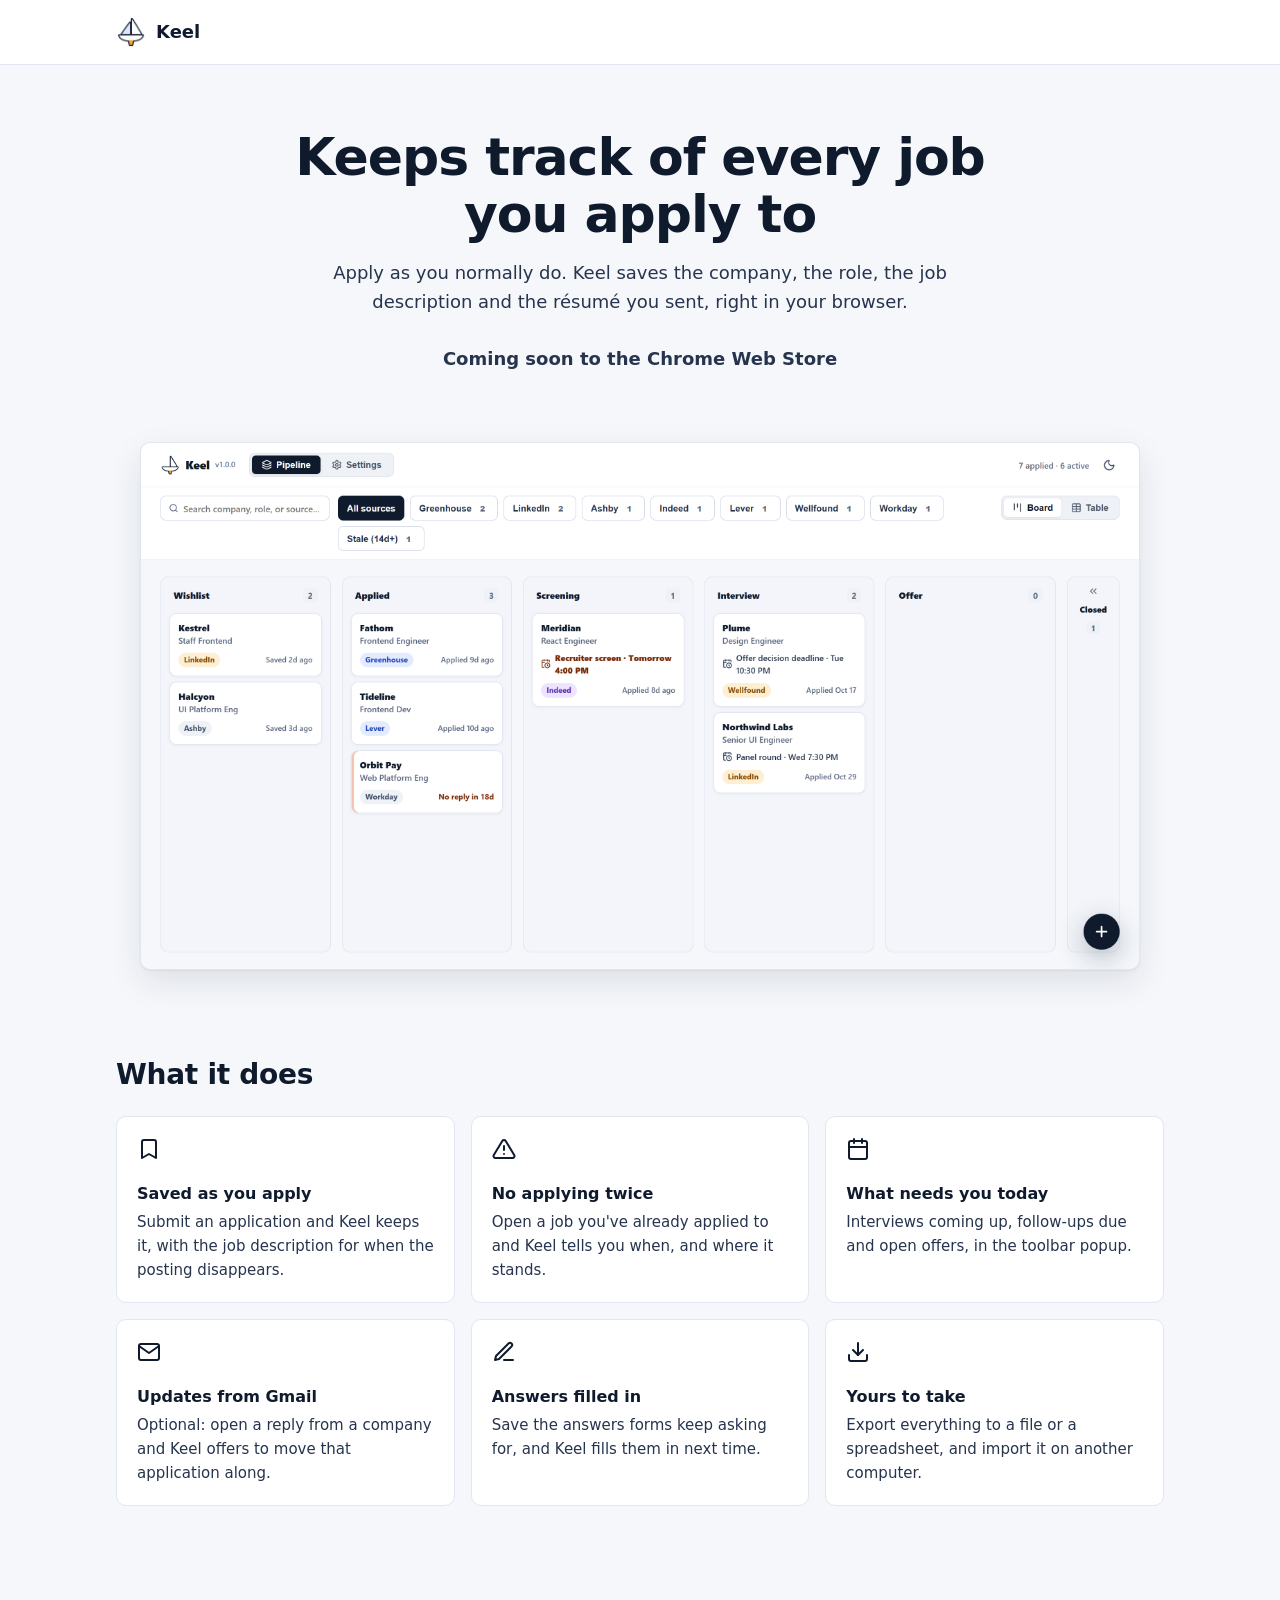
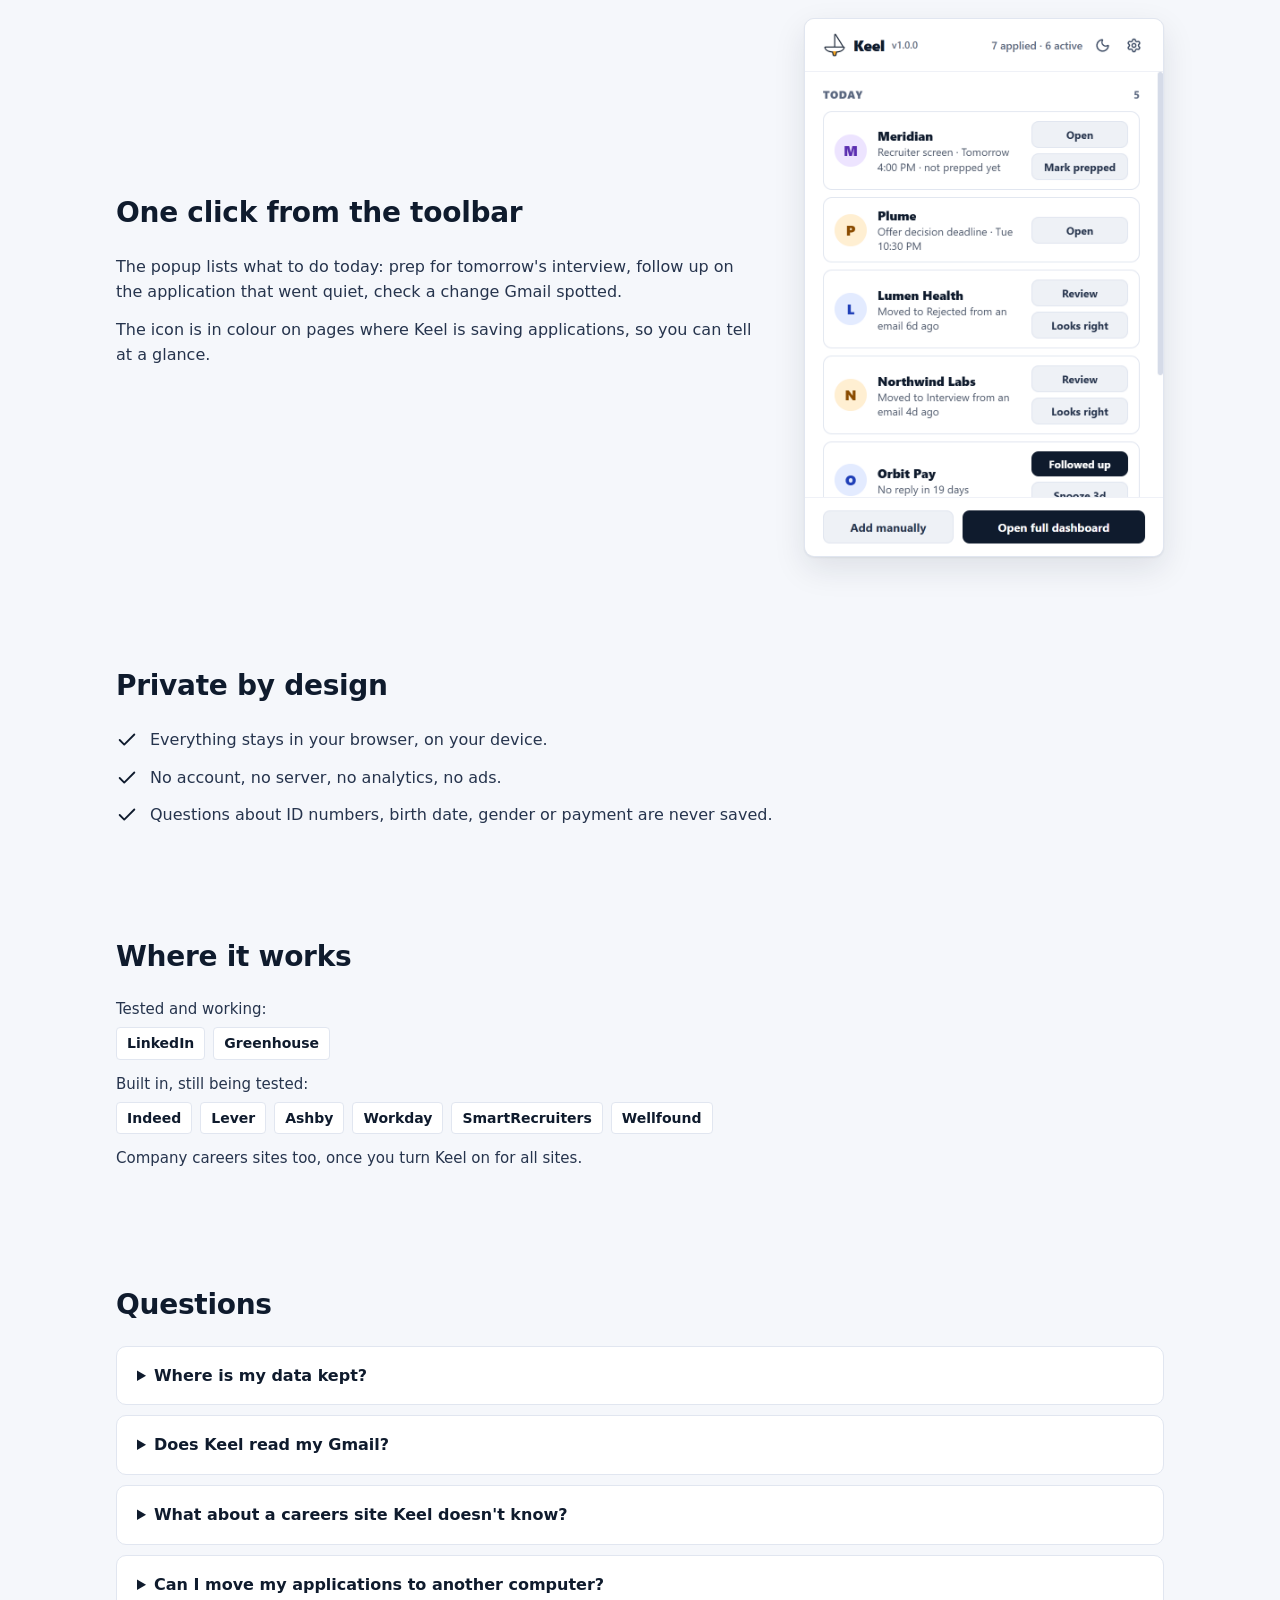
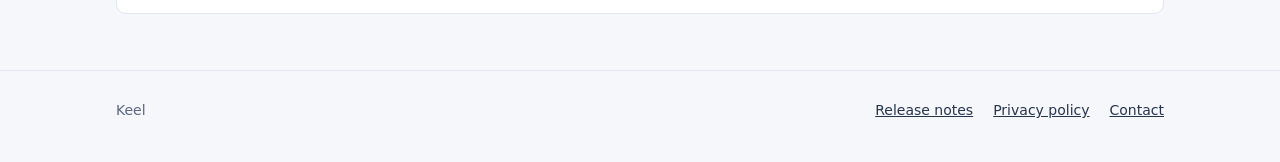
==== index.html @ 3608b841 "feat(seo): search title, canonical, sitemap Homepage title and description lead with "job applicatio" ====
<!DOCTYPE html>
<html lang="en">
<head>
<meta charset="UTF-8">
<meta name="viewport" content="width=device-width, initial-scale=1.0">
<title>Keel - Job Application Tracker for Chrome</title>
<meta name="description" content="Keel is a free job application tracker for Chrome. It saves every job you apply to on LinkedIn, Indeed, Greenhouse, Workday and more, with the job description and résumé you sent. Stays on your device.">
<link rel="canonical" href="https://keel-site.yankit-dev.workers.dev/">
<meta property="og:title" content="Keel - Job Application Tracker">
<meta property="og:url" content="https://keel-site.yankit-dev.workers.dev/">
<meta property="og:image" content="https://keel-site.yankit-dev.workers.dev/assets/board-light.png">
<meta property="og:description" content="Apply as usual. Keel saves the company, the role, the job description and the résumé you sent, on your device.">
<meta property="og:type" content="website">
<link rel="icon" type="image/png" href="favicon.png">
<link rel="apple-touch-icon" href="logo.png">
<link rel="stylesheet" href="styles.css?v=3">
<script src="site.js?v=1" defer></script>
</head>
<body>
<header class="site-header">
  <div class="wrap">
    <a class="brand" href="./"><img src="logo.png" alt="" width="30" height="30">Keel</a>
    <span class="header-cta" data-store-slot="header"></span>
  </div>
</header>

<main>
  <div class="hero wrap">
    <h1>Keeps track of every job you apply to</h1>
    <p>Apply as you normally do. Keel saves the company, the role, the job description and the résumé you sent, right in your browser.</p>
    <div class="cta" data-store-slot="hero"></div>
    <!-- whats-new:start --><!-- whats-new:end -->
    <picture>
      <source srcset="assets/board-dark.png" media="(prefers-color-scheme: dark)">
      <img class="shot" src="assets/board-light.png" width="1440" height="760" alt="Keel's dashboard: applications in columns from Wishlist to Offer, with upcoming interviews and follow-ups">
    </picture>
  </div>

  <section>
    <div class="wrap">
      <h2>What it does</h2>
      <div class="features">
        <div class="feature">
          <svg viewBox="0 0 24 24" fill="none" stroke-width="2" stroke-linecap="round" stroke-linejoin="round" aria-hidden="true"><path d="M19 21l-7-4-7 4V5a2 2 0 0 1 2-2h10a2 2 0 0 1 2 2z"/></svg>
          <h3>Saved as you apply</h3>
          <p>Submit an application and Keel keeps it, with the job description for when the posting disappears.</p>
        </div>
        <div class="feature">
          <svg viewBox="0 0 24 24" fill="none" stroke-width="2" stroke-linecap="round" stroke-linejoin="round" aria-hidden="true"><path d="M12 9v4"/><path d="M12 17h.01"/><path d="M10.3 3.9L1.8 18a2 2 0 0 0 1.7 3h17a2 2 0 0 0 1.7-3L13.7 3.9a2 2 0 0 0-3.4 0z"/></svg>
          <h3>No applying twice</h3>
          <p>Open a job you've already applied to and Keel tells you when, and where it stands.</p>
        </div>
        <div class="feature">
          <svg viewBox="0 0 24 24" fill="none" stroke-width="2" stroke-linecap="round" stroke-linejoin="round" aria-hidden="true"><rect x="3" y="4" width="18" height="18" rx="2"/><path d="M16 2v4"/><path d="M8 2v4"/><path d="M3 10h18"/></svg>
          <h3>What needs you today</h3>
          <p>Interviews coming up, follow-ups due and open offers, in the toolbar popup.</p>
        </div>
        <div class="feature">
          <svg viewBox="0 0 24 24" fill="none" stroke-width="2" stroke-linecap="round" stroke-linejoin="round" aria-hidden="true"><rect x="2" y="4" width="20" height="16" rx="2"/><path d="M22 6l-10 7L2 6"/></svg>
          <h3>Updates from Gmail</h3>
          <p>Optional: open a reply from a company and Keel offers to move that application along.</p>
        </div>
        <div class="feature">
          <svg viewBox="0 0 24 24" fill="none" stroke-width="2" stroke-linecap="round" stroke-linejoin="round" aria-hidden="true"><path d="M12 20h9"/><path d="M16.5 3.5a2.1 2.1 0 0 1 3 3L7 19l-4 1 1-4z"/></svg>
          <h3>Answers filled in</h3>
          <p>Save the answers forms keep asking for, and Keel fills them in next time.</p>
        </div>
        <div class="feature">
          <svg viewBox="0 0 24 24" fill="none" stroke-width="2" stroke-linecap="round" stroke-linejoin="round" aria-hidden="true"><path d="M21 15v4a2 2 0 0 1-2 2H5a2 2 0 0 1-2-2v-4"/><path d="M7 10l5 5 5-5"/><path d="M12 15V3"/></svg>
          <h3>Yours to take</h3>
          <p>Export everything to a file or a spreadsheet, and import it on another computer.</p>
        </div>
      </div>
    </div>
  </section>

  <section>
    <div class="wrap split">
      <div>
        <h2>One click from the toolbar</h2>
        <p>The popup lists what to do today: prep for tomorrow's interview, follow up on the application that went quiet, check a change Gmail spotted.</p>
        <p>The icon is in colour on pages where Keel is saving applications, so you can tell at a glance.</p>
      </div>
      <picture>
        <source srcset="assets/popup-dark.png" media="(prefers-color-scheme: dark)">
        <img class="popup-shot" src="assets/popup-light.png" width="400" height="600" alt="Keel's popup listing today's interviews and follow-ups">
      </picture>
    </div>
  </section>

  <section>
    <div class="wrap">
      <h2>Private by design</h2>
      <ul class="checks">
        <li><svg viewBox="0 0 24 24" fill="none" stroke-width="2" stroke-linecap="round" stroke-linejoin="round" aria-hidden="true"><path d="M20 6L9 17l-5-5"/></svg>Everything stays in your browser, on your device.</li>
        <li><svg viewBox="0 0 24 24" fill="none" stroke-width="2" stroke-linecap="round" stroke-linejoin="round" aria-hidden="true"><path d="M20 6L9 17l-5-5"/></svg>No account, no server, no analytics, no ads.</li>
        <li><svg viewBox="0 0 24 24" fill="none" stroke-width="2" stroke-linecap="round" stroke-linejoin="round" aria-hidden="true"><path d="M20 6L9 17l-5-5"/></svg>Questions about ID numbers, birth date, gender or payment are never saved.</li>
      </ul>
    </div>
  </section>

  <section>
    <div class="wrap">
      <h2>Where it works</h2>
      <p class="sites-note">Tested and working:</p>
      <ul class="sites"><li>LinkedIn</li><li>Greenhouse</li></ul>
      <p class="sites-note">Built in, still being tested:</p>
      <ul class="sites"><li>Indeed</li><li>Lever</li><li>Ashby</li><li>Workday</li><li>SmartRecruiters</li><li>Wellfound</li></ul>
      <p class="sites-note">Company careers sites too, once you turn Keel on for all sites.</p>
    </div>
  </section>

  <section>
    <div class="wrap">
      <h2>Questions</h2>
      <details>
        <summary>Where is my data kept?</summary>
        <p>In your browser's own storage, on your computer. Nothing is sent anywhere. Removing Keel deletes it, so export a copy first if you want to keep it.</p>
      </details>
      <details>
        <summary>Does Keel read my Gmail?</summary>
        <p>Only if you turn it on, and only the email you have open. It doesn't sign in or look through your inbox, and it changes nothing until you click.</p>
      </details>
      <details>
        <summary>What about a careers site Keel doesn't know?</summary>
        <p>Turn Keel on for all sites and it checks each page for a job posting or application form. You can also add any job from the popup.</p>
      </details>
      <details>
        <summary>Can I move my applications to another computer?</summary>
        <p>Yes. Export a Keel file from Settings, then import it on the other computer. Importing only adds what's missing.</p>
      </details>
    </div>
  </section>
</main>

<footer class="site-footer">
  <div class="wrap">
    <span>Keel</span>
    <nav><a href="changelog/">Release notes</a><a href="privacy/">Privacy policy</a><a href="https://github.com/ankitsmt211" rel="noopener">Contact</a></nav>
  </div>
</footer>
</body>
</html>
---- styles.css ----
/* Keel site. Colours are the extension's own tokens (src/styles/tokens.css in the keel repo). */
[hidden] { display: none !important; }

:root {
  --bg: #F5F7FB;
  --surface: #FFFFFF;
  --surface-alt: #EEF1F6;
  --text: #0F1B2D;
  --text-2: #26344D;
  --muted: #5B6880;
  --border: #E1E6F0;
  --primary: #0F1B2D;
  --on-primary: #FFFFFF;
  --accent: #F5A524;
  --shadow: 0 1px 2px rgba(15, 27, 45, .06), 0 12px 32px rgba(15, 27, 45, .10);
  --radius-xs: 4px;
  --radius-sm: 6px;
  --radius-md: 8px;
  --radius-lg: 10px;
  color-scheme: light;
}
@media (prefers-color-scheme: dark) {
  :root {
    --bg: #0D1424;
    --surface: #131C2F;
    --surface-alt: #1A2540;
    --text: #F1F4FA;
    --text-2: #C9D2E3;
    --muted: #93A0B8;
    --border: #24304A;
    --primary: #DCE6FF;
    --on-primary: #0F1B2D;
    --shadow: 0 1px 2px rgba(0, 0, 0, .3), 0 12px 32px rgba(0, 0, 0, .35);
    color-scheme: dark;
  }
}

* { box-sizing: border-box; }
html { -webkit-text-size-adjust: 100%; }
body {
  margin: 0;
  background: var(--bg);
  color: var(--text);
  font: 16px/1.6 system-ui, -apple-system, "Segoe UI", Roboto, sans-serif;
}
img { max-width: 100%; height: auto; display: block; }
a { color: inherit; }
.wrap { max-width: 1080px; margin: 0 auto; padding: 0 16px; }

/* Header */
.site-header { border-bottom: 1px solid var(--border); background: var(--surface); }
.site-header .wrap { display: flex; align-items: center; justify-content: space-between; gap: 16px; height: 64px; }
.brand { display: inline-flex; align-items: center; gap: 10px; font-weight: 800; font-size: 18px; text-decoration: none; }
.brand img { width: 30px; height: 30px; }

/* Buttons and labels */
.btn {
  display: inline-flex; align-items: center; justify-content: center; gap: 8px;
  min-height: 44px; padding: 0 18px; border-radius: var(--radius-md);
  font: inherit; font-weight: 700; font-size: 15px; text-decoration: none; cursor: pointer;
  border: 1px solid transparent;
}
.btn-primary { background: var(--primary); color: var(--on-primary); }
.btn-secondary { background: var(--surface-alt); color: var(--text); border-color: var(--border); }
.btn-sm { min-height: 36px; padding: 0 14px; font-size: 14px; }
.soon { color: var(--muted); font-size: 14px; font-weight: 600; }

/* Hero */
.hero { padding: 64px 0 32px; text-align: center; }
.hero h1 { font-size: clamp(32px, 6vw, 52px); line-height: 1.1; letter-spacing: -0.02em; margin: 0 auto 16px; max-width: 760px; }
.hero p { font-size: 18px; color: var(--text-2); max-width: 620px; margin: 0 auto 28px; }
.cta { display: flex; flex-direction: column; align-items: center; gap: 10px; }
.cta .phone-note { color: var(--text-2); font-size: 15px; margin: 0; }
.cta .copied { color: var(--muted); font-size: 14px; margin: 0; overflow-wrap: anywhere; }

.shot { margin: 40px auto 0; border-radius: var(--radius-lg); border: 1px solid var(--border); box-shadow: var(--shadow); overflow: hidden; width: 100%; max-width: 1000px; background: var(--surface); }

/* Sections */
section { padding: 56px 0; }
section h2 { font-size: 28px; line-height: 1.2; margin: 0 0 24px; letter-spacing: -0.01em; }

.features { display: grid; grid-template-columns: repeat(3, 1fr); gap: 16px; }
@media (max-width: 900px) { .features { grid-template-columns: repeat(2, 1fr); } }
@media (max-width: 560px) { .features { grid-template-columns: 1fr; } }
.feature { background: var(--surface); border: 1px solid var(--border); border-radius: var(--radius-lg); padding: 20px; }
.feature svg { width: 24px; height: 24px; stroke: var(--text); }
.feature h3 { font-size: 16px; margin: 12px 0 4px; }
.feature p { margin: 0; color: var(--text-2); font-size: 15px; }

.split { display: grid; grid-template-columns: 1fr 360px; gap: 40px; align-items: center; }
.split .popup-shot { border-radius: var(--radius-lg); border: 1px solid var(--border); box-shadow: var(--shadow); overflow: hidden; background: var(--surface); }
.split p { color: var(--text-2); margin: 0 0 12px; }

.checks { list-style: none; padding: 0; margin: 0; display: grid; gap: 12px; }
.checks li { display: flex; gap: 12px; align-items: flex-start; color: var(--text-2); }
.checks svg { flex-shrink: 0; width: 22px; height: 22px; stroke: var(--text); margin-top: 2px; }

.sites { display: flex; flex-wrap: wrap; gap: 8px; margin: 0 0 12px; padding: 0; list-style: none; }
.sites li { background: var(--surface); border: 1px solid var(--border); border-radius: var(--radius-xs); padding: 4px 10px; font-size: 14px; font-weight: 600; }
.sites-note { color: var(--text-2); margin: 0 0 6px; font-size: 15px; }

details { background: var(--surface); border: 1px solid var(--border); border-radius: var(--radius-lg); padding: 16px 20px; }
details + details { margin-top: 10px; }
summary { cursor: pointer; font-weight: 700; }
details p { color: var(--text-2); margin: 10px 0 0; }

/* Footer */
.site-footer { border-top: 1px solid var(--border); padding: 28px 0 40px; color: var(--muted); font-size: 14px; }
.site-footer .wrap { display: flex; flex-wrap: wrap; gap: 8px 20px; align-items: center; justify-content: space-between; }
.site-footer nav { display: flex; flex-wrap: wrap; gap: 8px 20px; }
.site-footer a { color: var(--text-2); }

/* Simple pages (404) */
.page { padding: 80px 0; text-align: center; }
.page h1 { font-size: 36px; margin: 0 0 12px; }
.page p { color: var(--text-2); margin: 0 0 24px; }

@media (max-width: 820px) {
  .split { grid-template-columns: 1fr; }
  .split .popup-shot { max-width: 360px; }
}
@media (max-width: 640px) {
  .header-cta { display: none; }
  .hero { padding-top: 40px; }
  section { padding: 40px 0; }
}

/* Release notes (changelog/ is generated from store/release-notes.md in the keel repo) */
.tag { display: inline-block; vertical-align: middle; padding: 2px 8px; border-radius: var(--radius-xs); background: var(--surface-alt); border: 1px solid var(--border); color: var(--text-2); font-size: 12px; font-weight: 700; }
.tag-pending { color: var(--muted); }
.whats-new { margin: 20px auto 0; font-size: 14px; color: var(--text-2); }
.whats-new a { font-weight: 700; margin-left: 4px; }
.releases { padding-top: 48px; padding-bottom: 48px; max-width: 760px; }
.releases h1 { font-size: 36px; margin: 0 0 24px; }
.release { background: var(--surface); border: 1px solid var(--border); border-radius: var(--radius-lg); padding: 24px; }
.release + .release { margin-top: 16px; }
.release h2 { font-size: 20px; margin: 0; display: flex; flex-wrap: wrap; align-items: center; gap: 10px; }
.release-meta { color: var(--muted); font-size: 14px; margin: 4px 0 12px; }
.release-headline { font-weight: 700; margin: 0 0 8px; }
.release ul { margin: 0; padding-left: 20px; color: var(--text-2); }
.release li + li { margin-top: 4px; }
.empty { color: var(--text-2); }
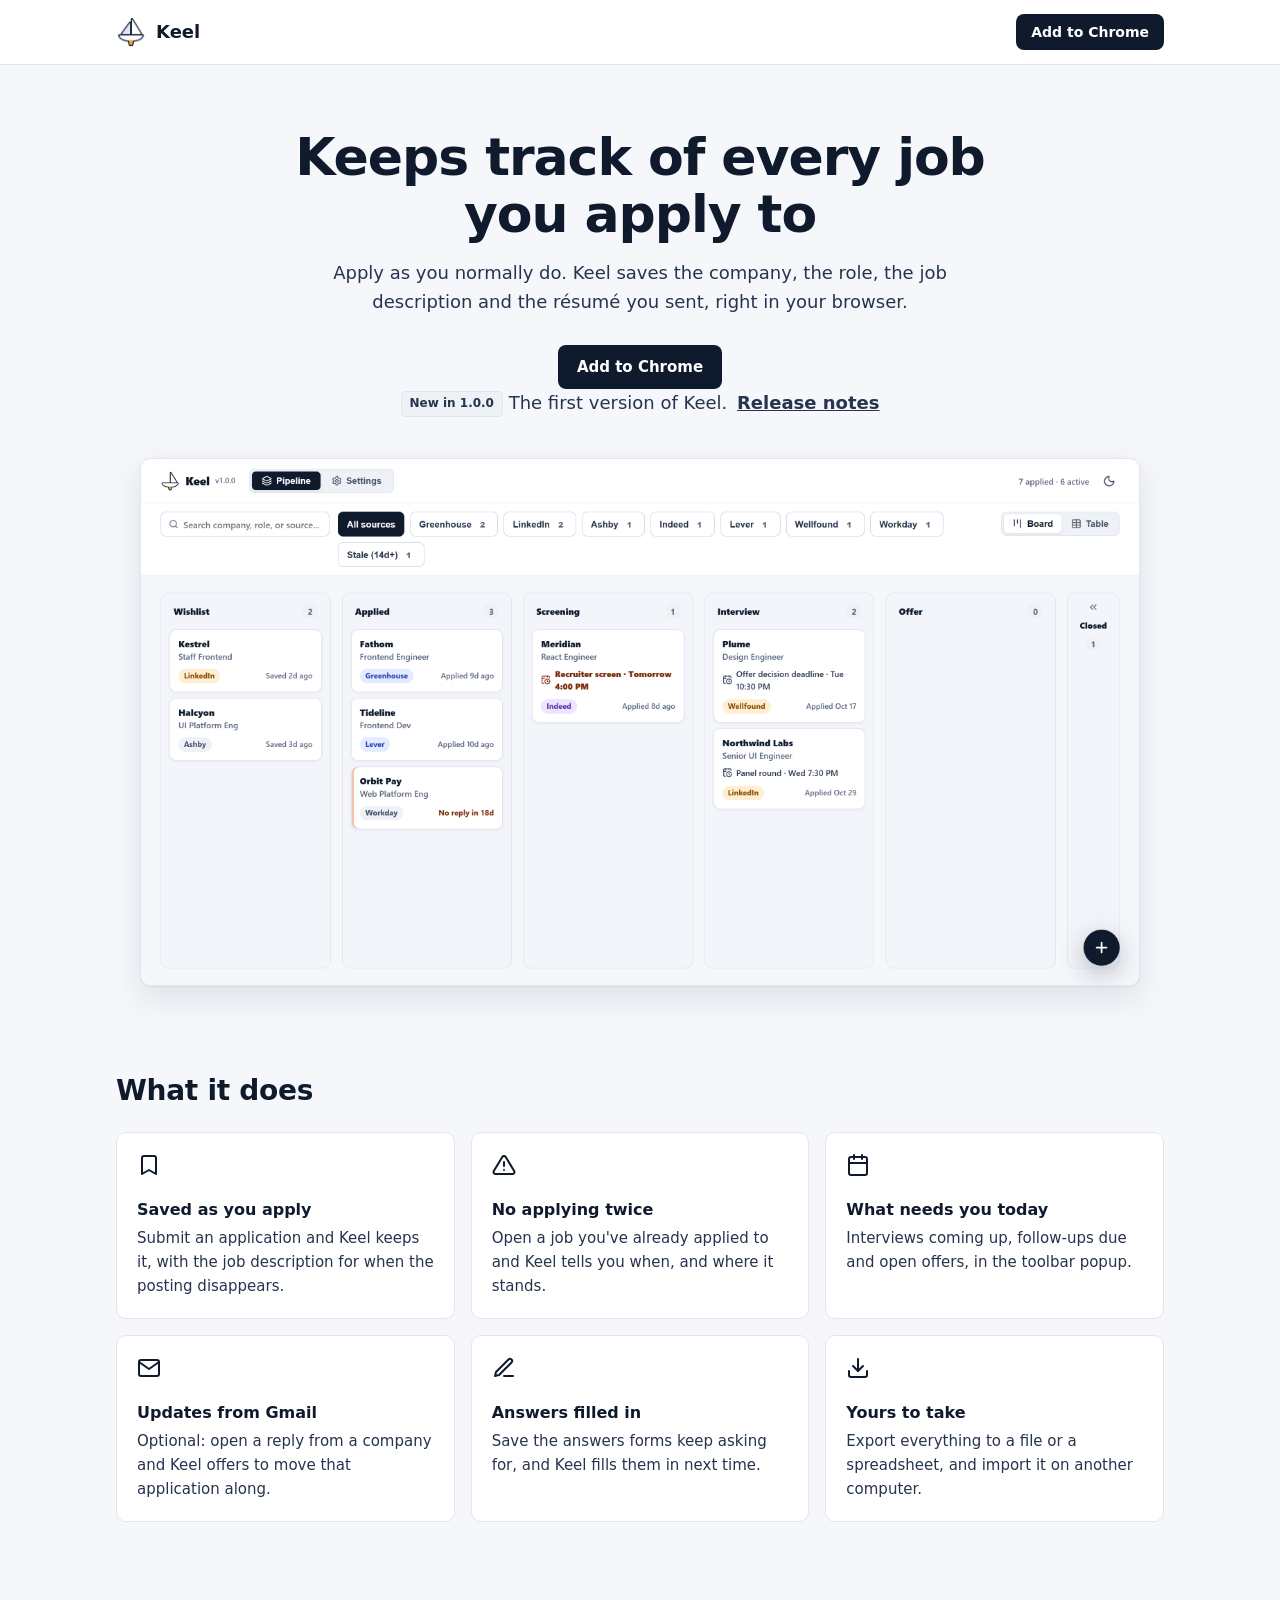
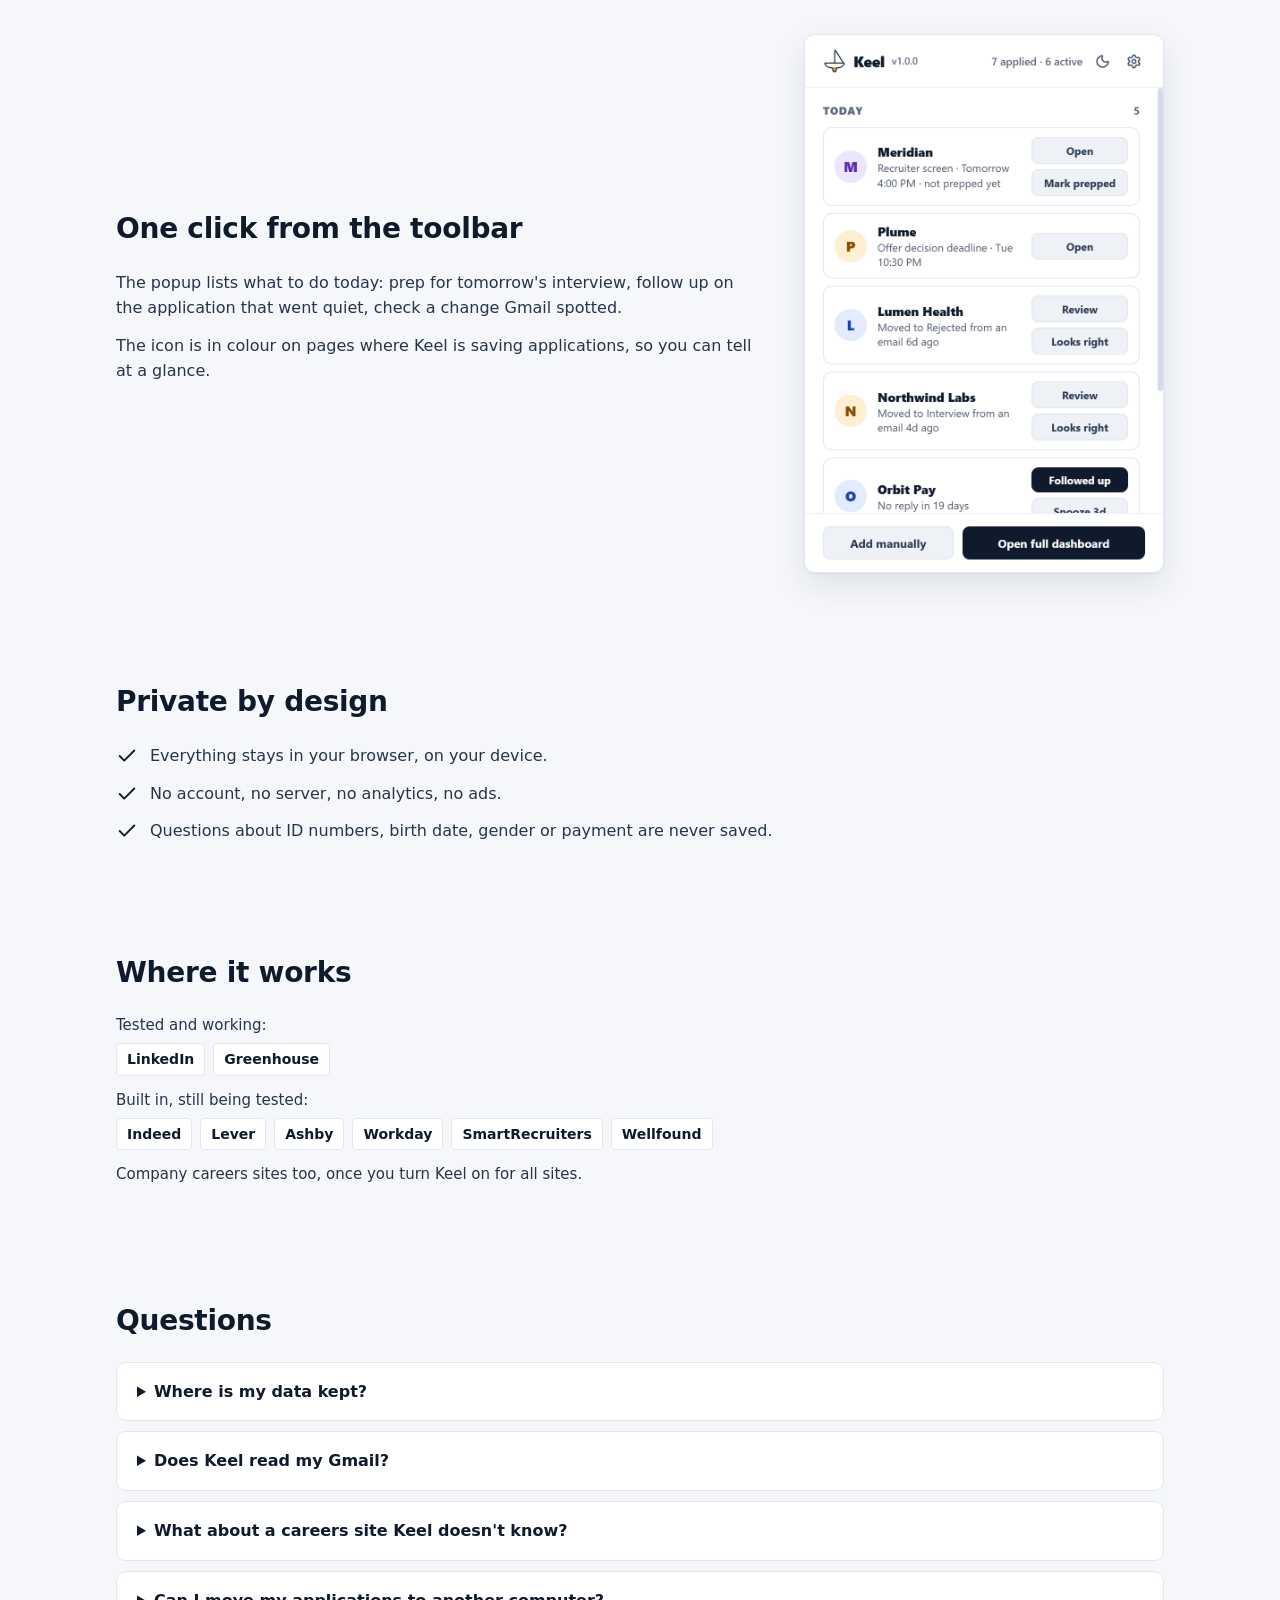
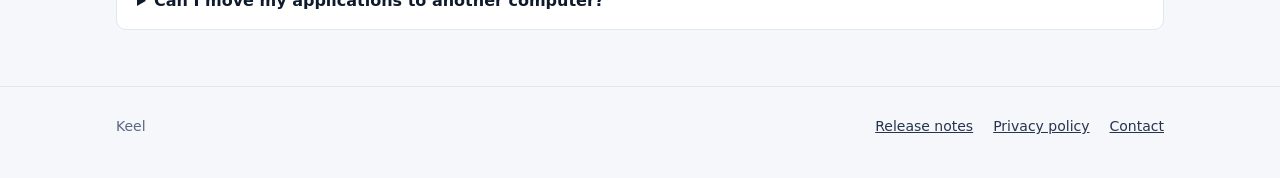
==== commit 123de229: "docs(changelog): promote v1.0.0 to Live on marketing site Add to Chrome buttons now link to the Chro" ====
--- a/index.html
+++ b/index.html
@@ -3,6 +3,7 @@
 <head>
 <meta charset="UTF-8">
 <meta name="viewport" content="width=device-width, initial-scale=1.0">
+<meta name="google-site-verification" content="T896Sn1aA-jhaRvW9R9sTa3-NiIArK_m-BlHDoH4Un8">
 <title>Keel - Job Application Tracker for Chrome</title>
 <meta name="description" content="Keel is a free job application tracker for Chrome. It saves every job you apply to on LinkedIn, Indeed, Greenhouse, Workday and more, with the job description and résumé you sent. Stays on your device.">
 <link rel="canonical" href="https://keel-site.yankit-dev.workers.dev/">
@@ -14,7 +15,8 @@
 <link rel="icon" type="image/png" href="favicon.png">
 <link rel="apple-touch-icon" href="logo.png">
 <link rel="stylesheet" href="styles.css?v=3">
-<script src="site.js?v=1" defer></script>
+<script src="site.js?v=2" defer></script>
+<script type="application/ld+json">{"@context":"https://schema.org","@type":"SoftwareApplication","name":"Keel - Job Application Tracker","applicationCategory":"BrowserApplication","operatingSystem":"Chrome","url":"https://keel-site.yankit-dev.workers.dev/","installUrl":"https://chromewebstore.google.com/detail/odheogkffilbbohigmkfffpcnhdfobnd","downloadUrl":"https://chromewebstore.google.com/detail/odheogkffilbbohigmkfffpcnhdfobnd","softwareVersion":"1.0.0","offers":{"@type":"Offer","price":"0","priceCurrency":"USD"},"image":"https://keel-site.yankit-dev.workers.dev/logo.png","description":"Keel saves every job you apply to, with the job description and the résumé you sent, on your device."}</script>
 </head>
 <body>
 <header class="site-header">
@@ -29,7 +31,7 @@
     <h1>Keeps track of every job you apply to</h1>
     <p>Apply as you normally do. Keel saves the company, the role, the job description and the résumé you sent, right in your browser.</p>
     <div class="cta" data-store-slot="hero"></div>
-    <!-- whats-new:start --><!-- whats-new:end -->
+    <!-- whats-new:start --><p class="whats-new"><span class="tag">New in 1.0.0</span> The first version of Keel. <a href="changelog/#v1.0.0">Release notes</a></p><!-- whats-new:end -->
     <picture>
       <source srcset="assets/board-dark.png" media="(prefers-color-scheme: dark)">
       <img class="shot" src="assets/board-light.png" width="1440" height="760" alt="Keel's dashboard: applications in columns from Wishlist to Offer, with upcoming interviews and follow-ups">
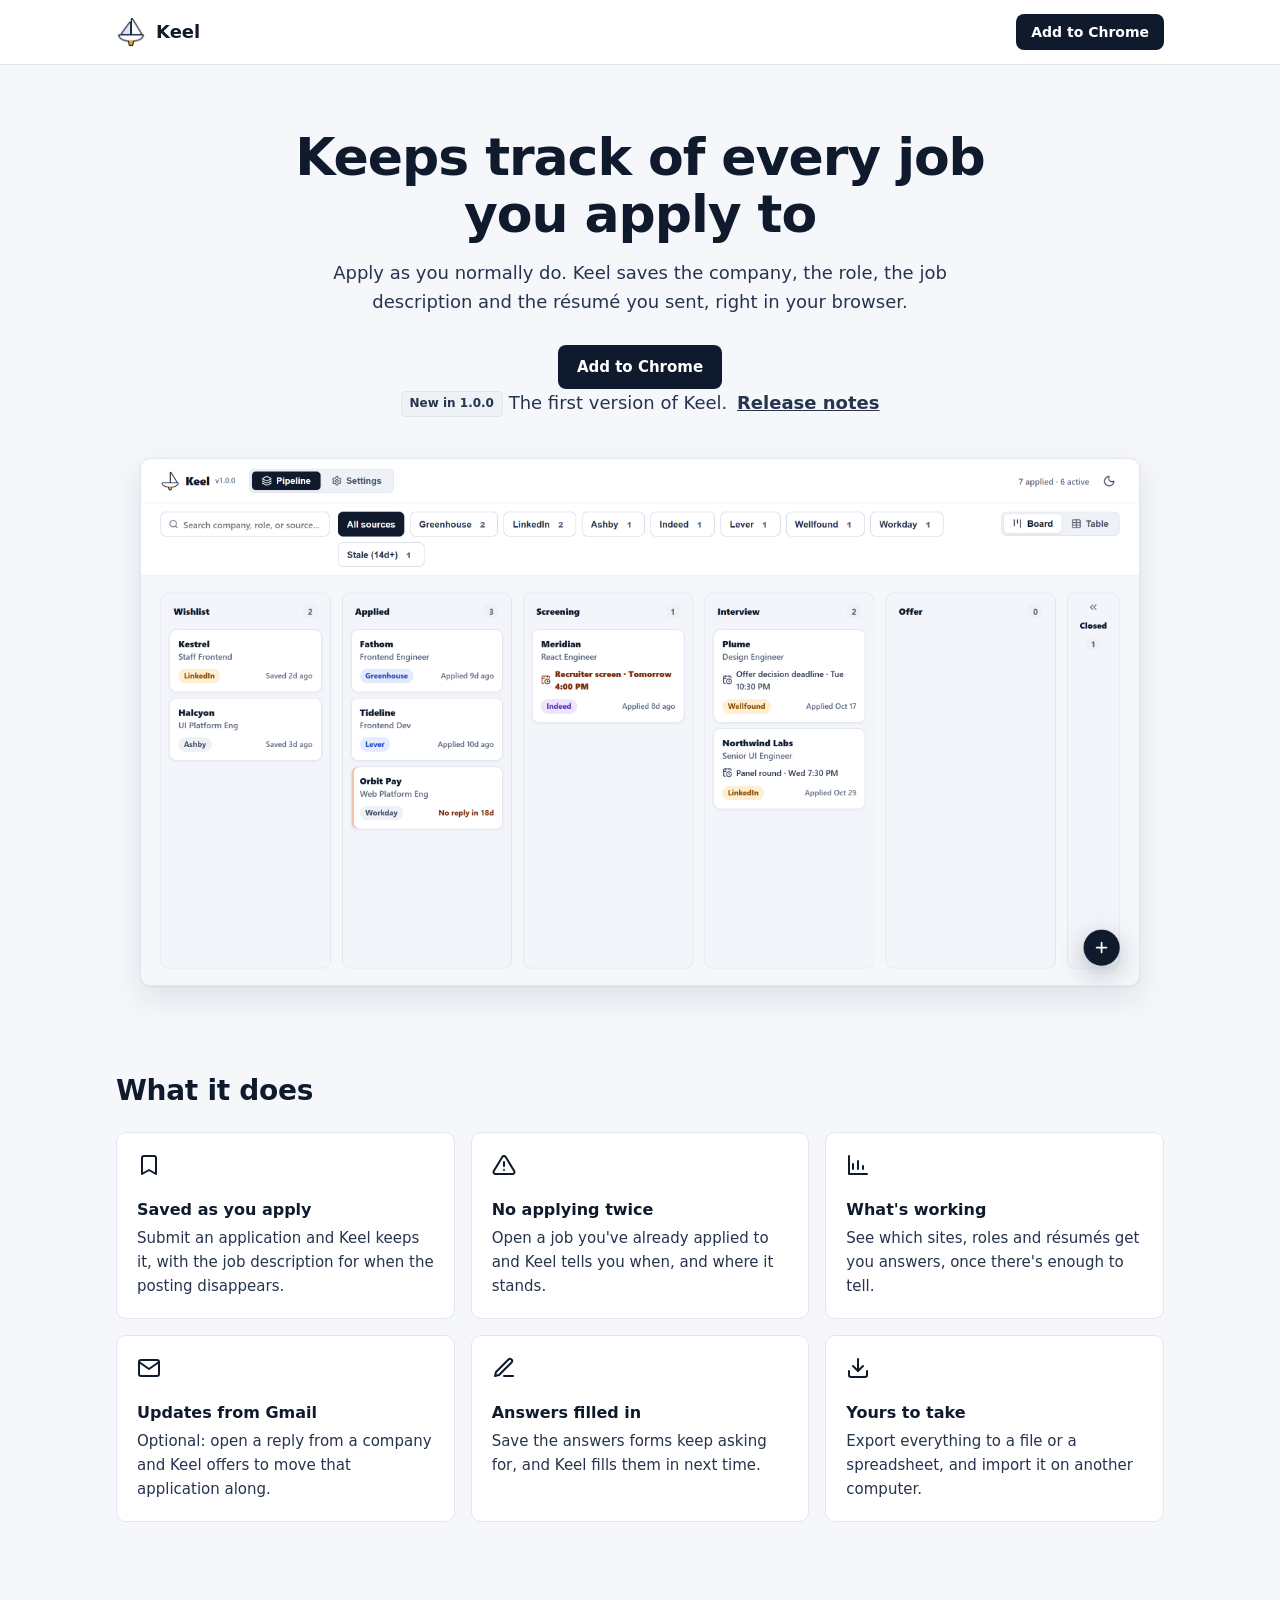
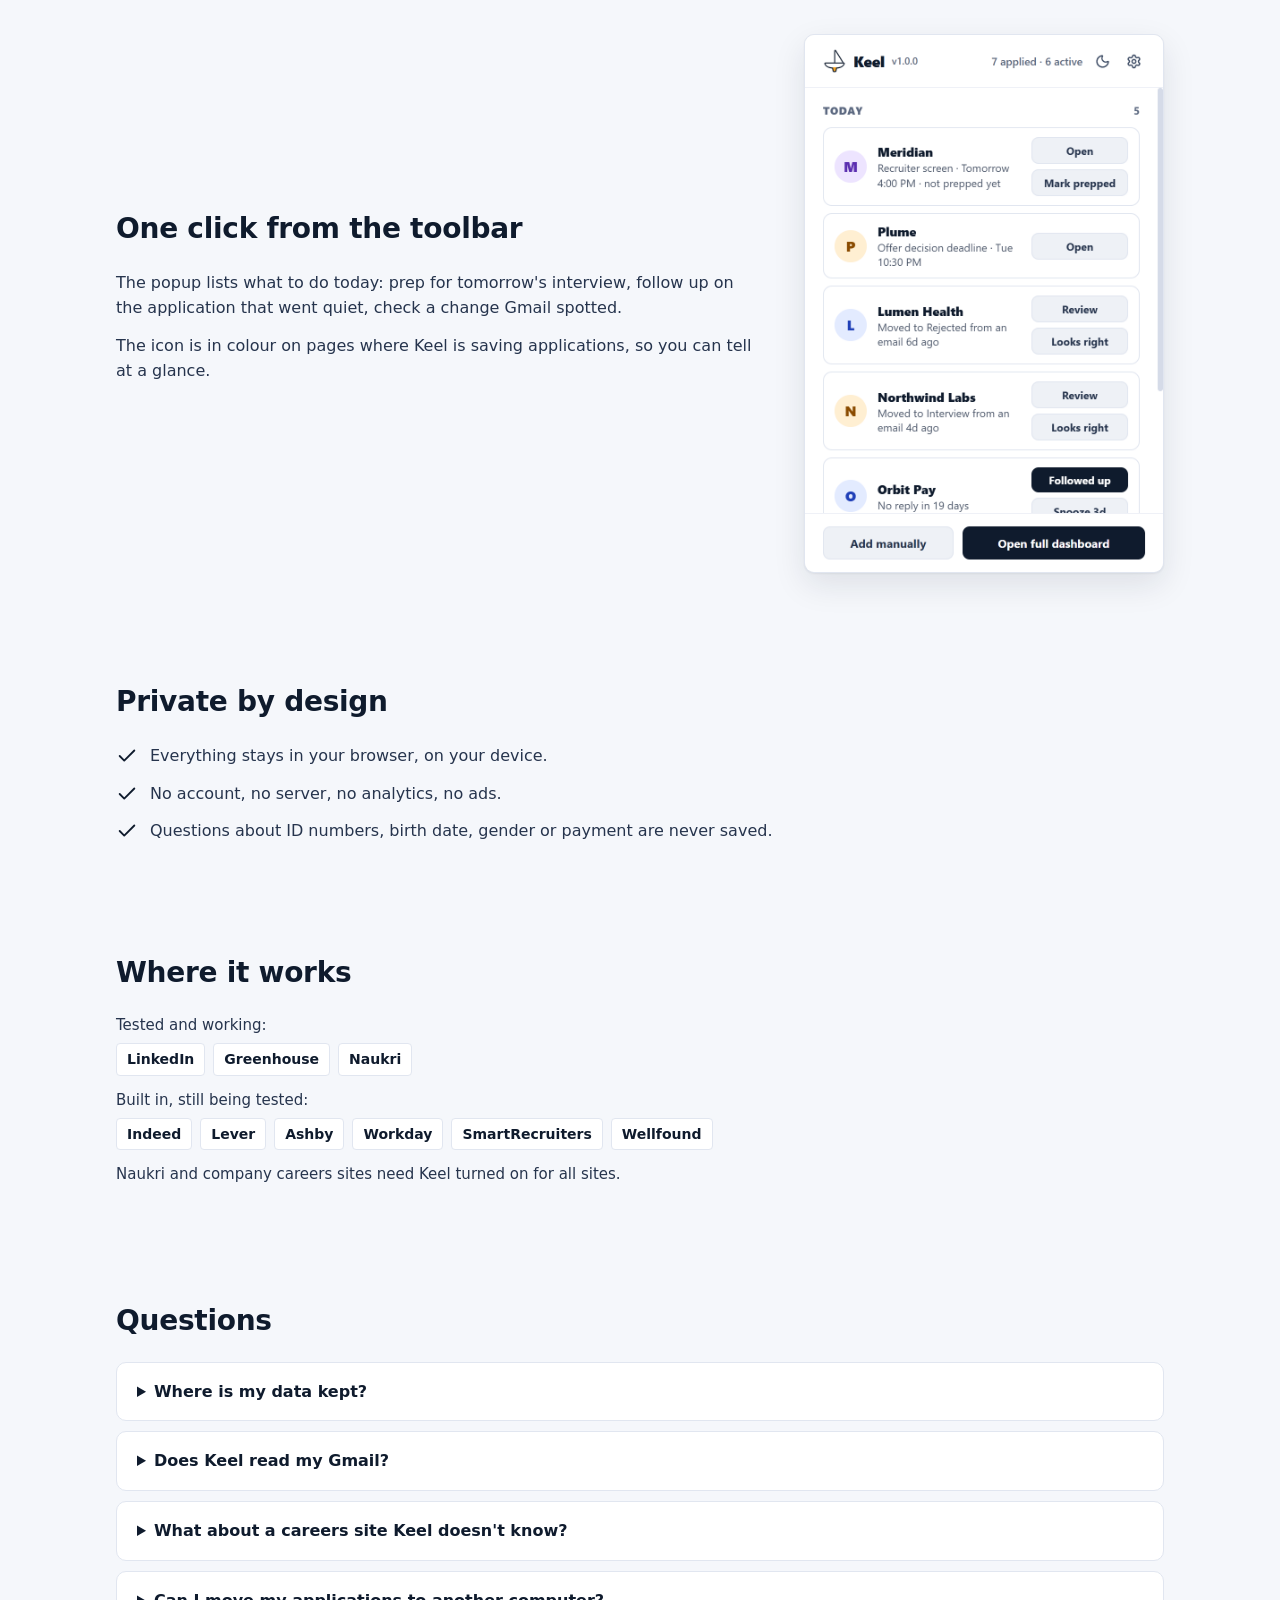
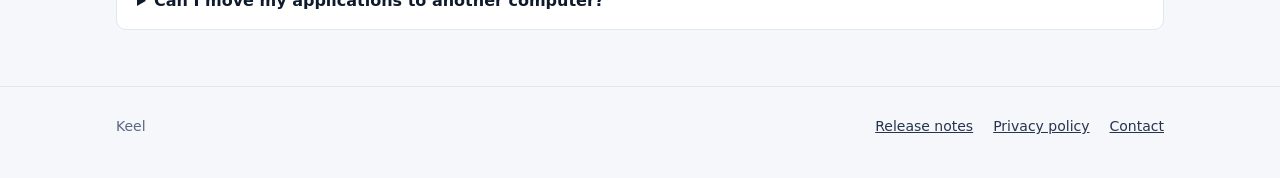
==== commit f760c72d: "docs(changelog): stage v1.1.0 pending review on marketing site Privacy page: the rating ask and the " ====
--- a/index.html
+++ b/index.html
@@ -53,9 +53,9 @@
           <p>Open a job you've already applied to and Keel tells you when, and where it stands.</p>
         </div>
         <div class="feature">
-          <svg viewBox="0 0 24 24" fill="none" stroke-width="2" stroke-linecap="round" stroke-linejoin="round" aria-hidden="true"><rect x="3" y="4" width="18" height="18" rx="2"/><path d="M16 2v4"/><path d="M8 2v4"/><path d="M3 10h18"/></svg>
-          <h3>What needs you today</h3>
-          <p>Interviews coming up, follow-ups due and open offers, in the toolbar popup.</p>
+          <svg viewBox="0 0 24 24" fill="none" stroke-width="2" stroke-linecap="round" stroke-linejoin="round" aria-hidden="true"><path d="M3 3v18h18"/><path d="M7 16v-5"/><path d="M12 16V8"/><path d="M17 16v-3"/></svg>
+          <h3>What's working</h3>
+          <p>See which sites, roles and résumés get you answers, once there's enough to tell.</p>
         </div>
         <div class="feature">
           <svg viewBox="0 0 24 24" fill="none" stroke-width="2" stroke-linecap="round" stroke-linejoin="round" aria-hidden="true"><rect x="2" y="4" width="20" height="16" rx="2"/><path d="M22 6l-10 7L2 6"/></svg>
@@ -105,10 +105,10 @@
     <div class="wrap">
       <h2>Where it works</h2>
       <p class="sites-note">Tested and working:</p>
-      <ul class="sites"><li>LinkedIn</li><li>Greenhouse</li></ul>
+      <ul class="sites"><li>LinkedIn</li><li>Greenhouse</li><li>Naukri</li></ul>
       <p class="sites-note">Built in, still being tested:</p>
       <ul class="sites"><li>Indeed</li><li>Lever</li><li>Ashby</li><li>Workday</li><li>SmartRecruiters</li><li>Wellfound</li></ul>
-      <p class="sites-note">Company careers sites too, once you turn Keel on for all sites.</p>
+      <p class="sites-note">Naukri and company careers sites need Keel turned on for all sites.</p>
     </div>
   </section>
 
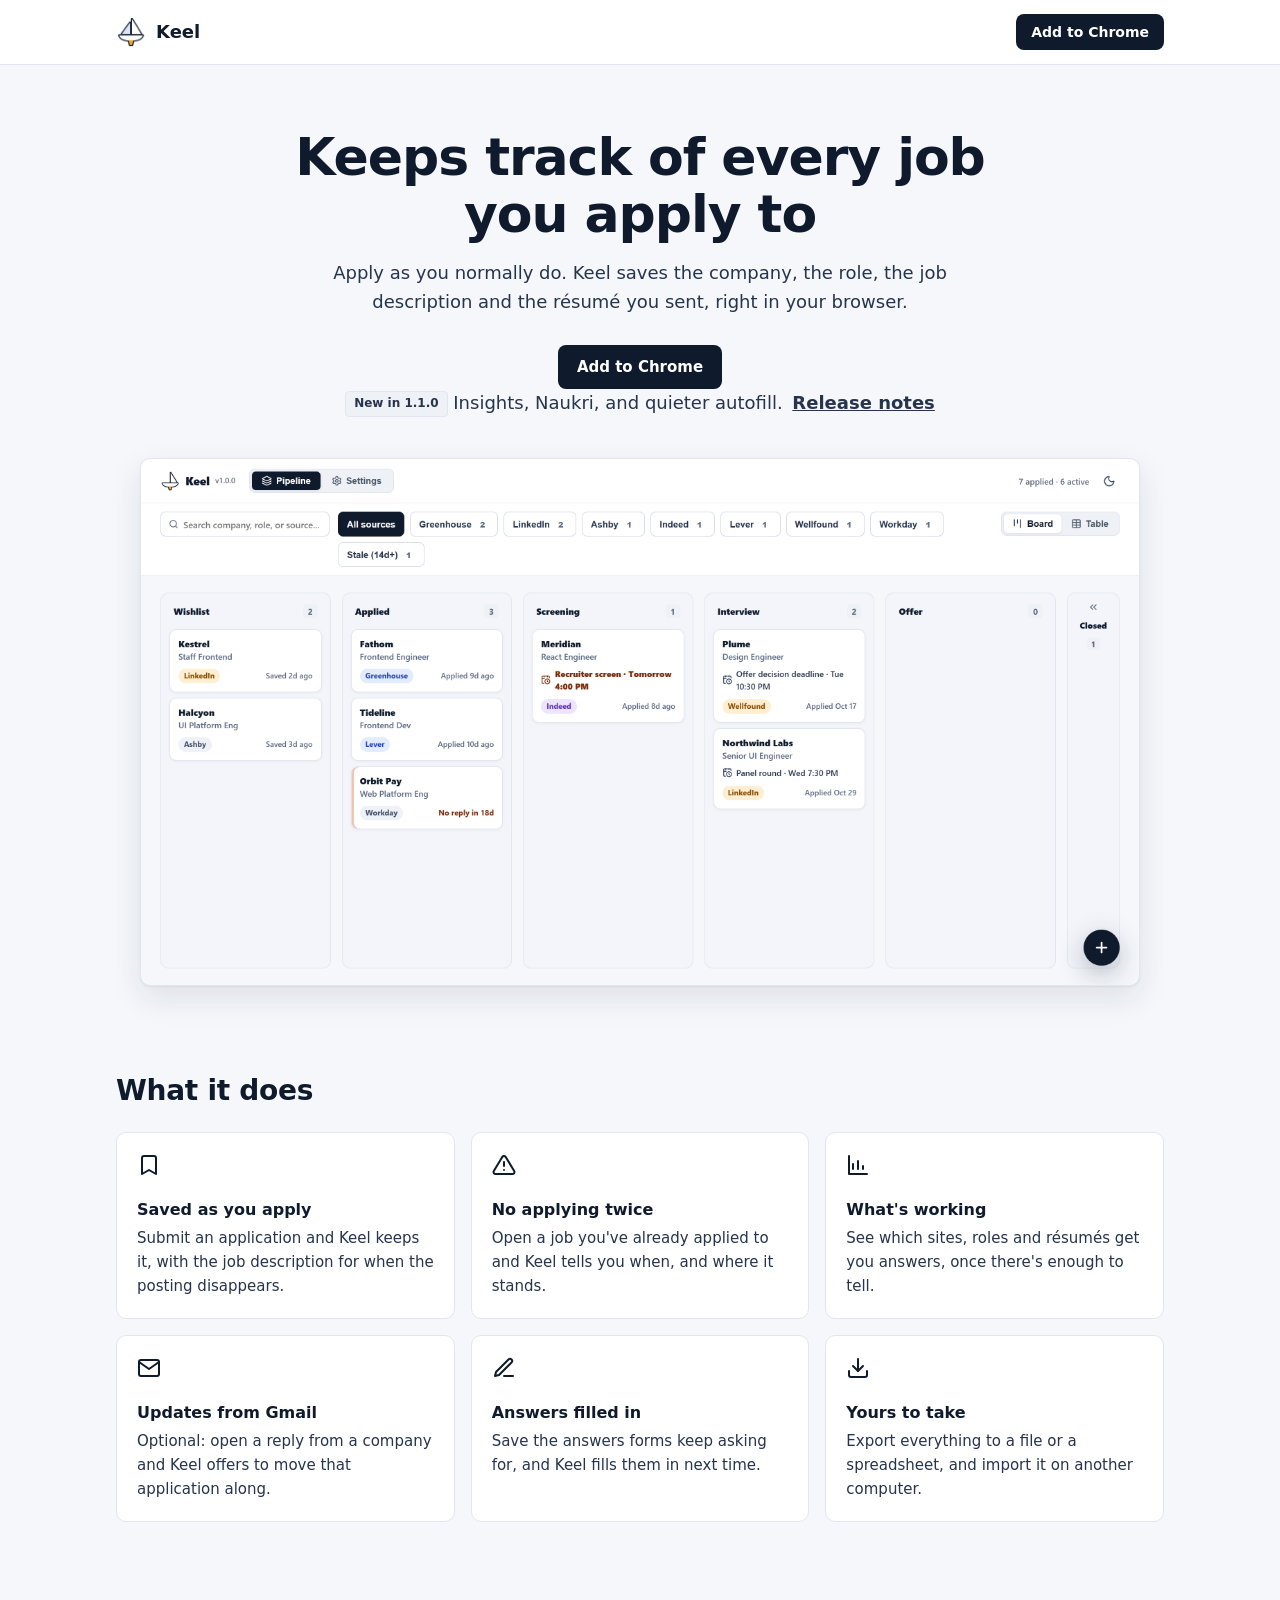
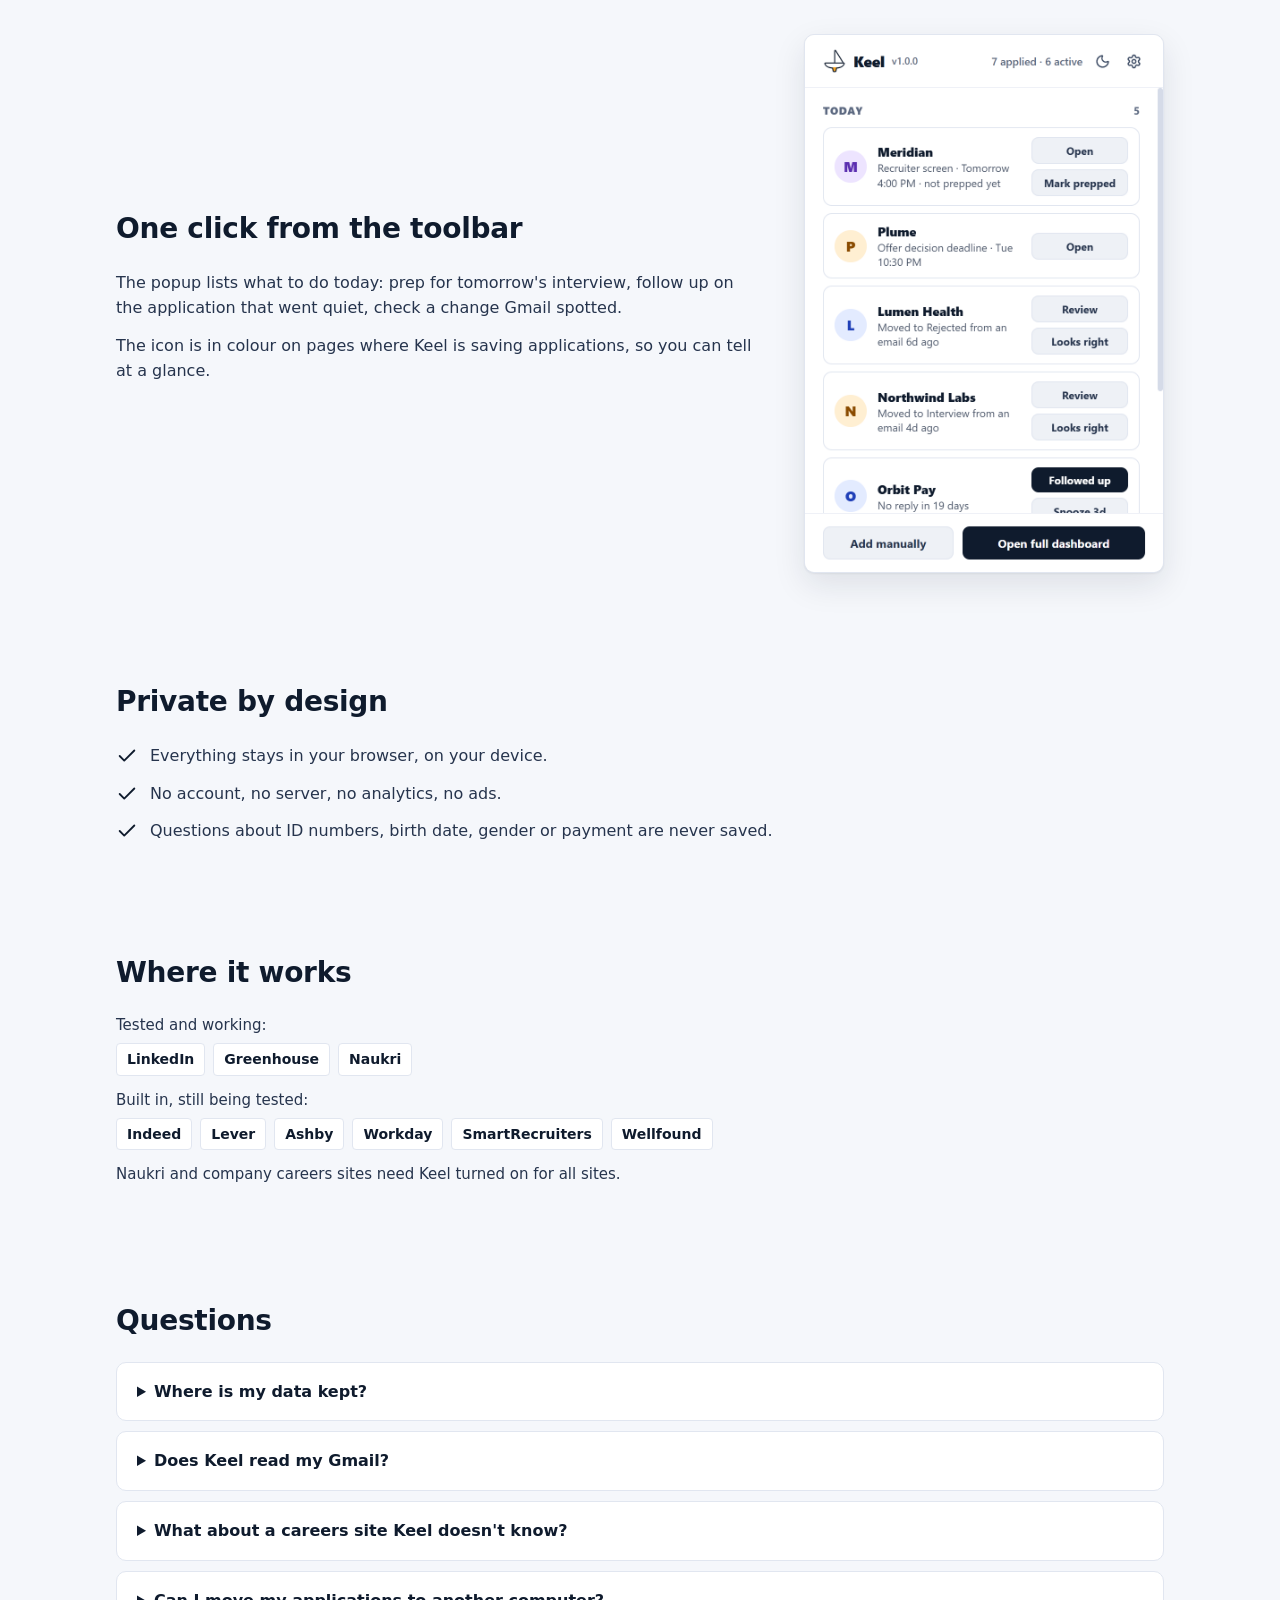
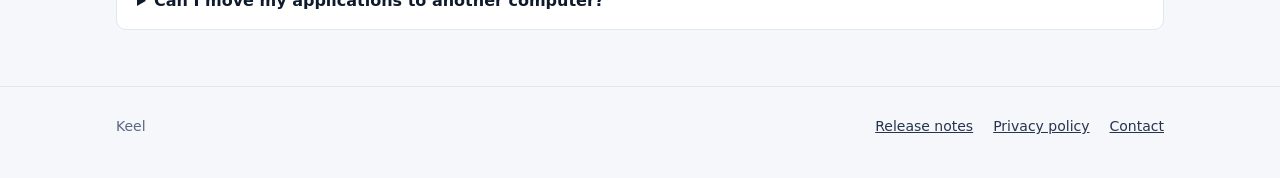
==== commit 66a0983e: "docs(changelog): promote v1.1.0 to Live on marketing site Co-Authored-By: Claude Opus 5.5 <noreply@a" ====
--- a/index.html
+++ b/index.html
@@ -31,7 +31,7 @@
     <h1>Keeps track of every job you apply to</h1>
     <p>Apply as you normally do. Keel saves the company, the role, the job description and the résumé you sent, right in your browser.</p>
     <div class="cta" data-store-slot="hero"></div>
-    <!-- whats-new:start --><p class="whats-new"><span class="tag">New in 1.0.0</span> The first version of Keel. <a href="changelog/#v1.0.0">Release notes</a></p><!-- whats-new:end -->
+    <!-- whats-new:start --><p class="whats-new"><span class="tag">New in 1.1.0</span> Insights, Naukri, and quieter autofill. <a href="changelog/#v1.1.0">Release notes</a></p><!-- whats-new:end -->
     <picture>
       <source srcset="assets/board-dark.png" media="(prefers-color-scheme: dark)">
       <img class="shot" src="assets/board-light.png" width="1440" height="760" alt="Keel's dashboard: applications in columns from Wishlist to Offer, with upcoming interviews and follow-ups">
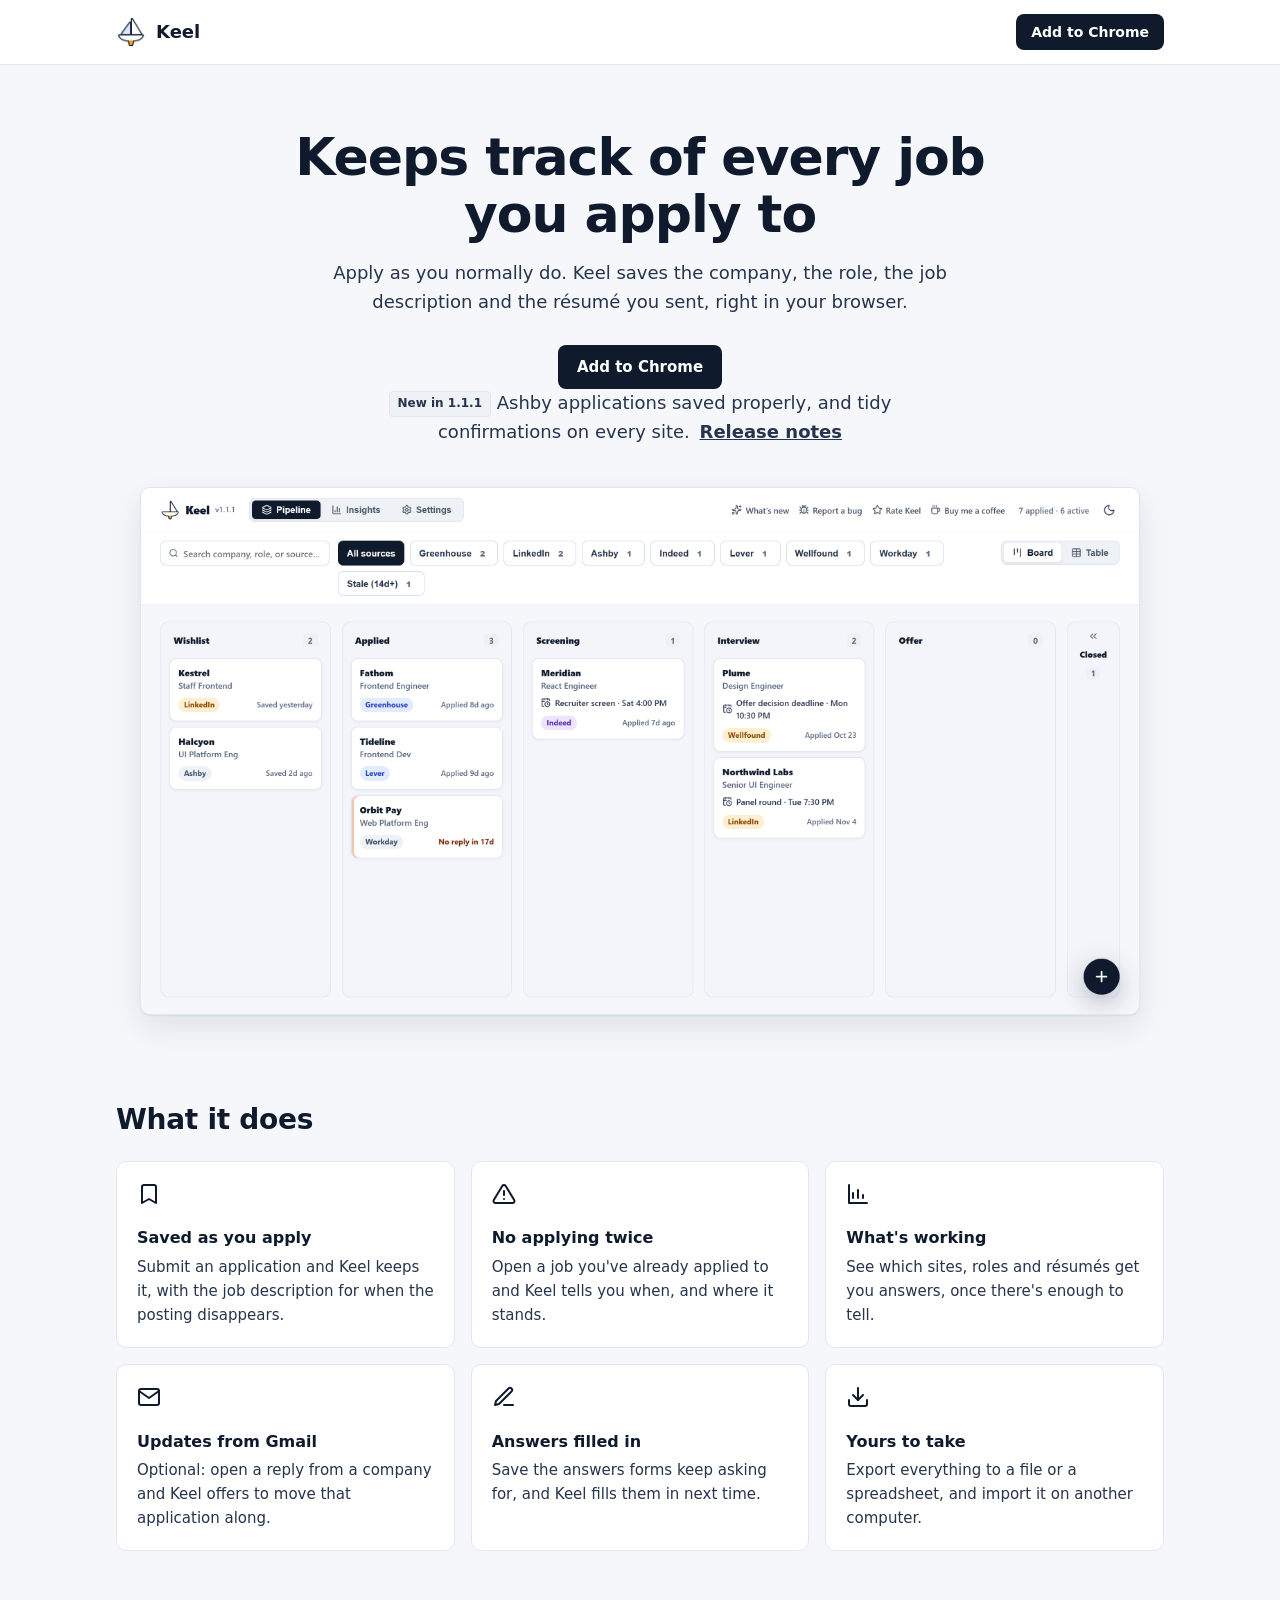
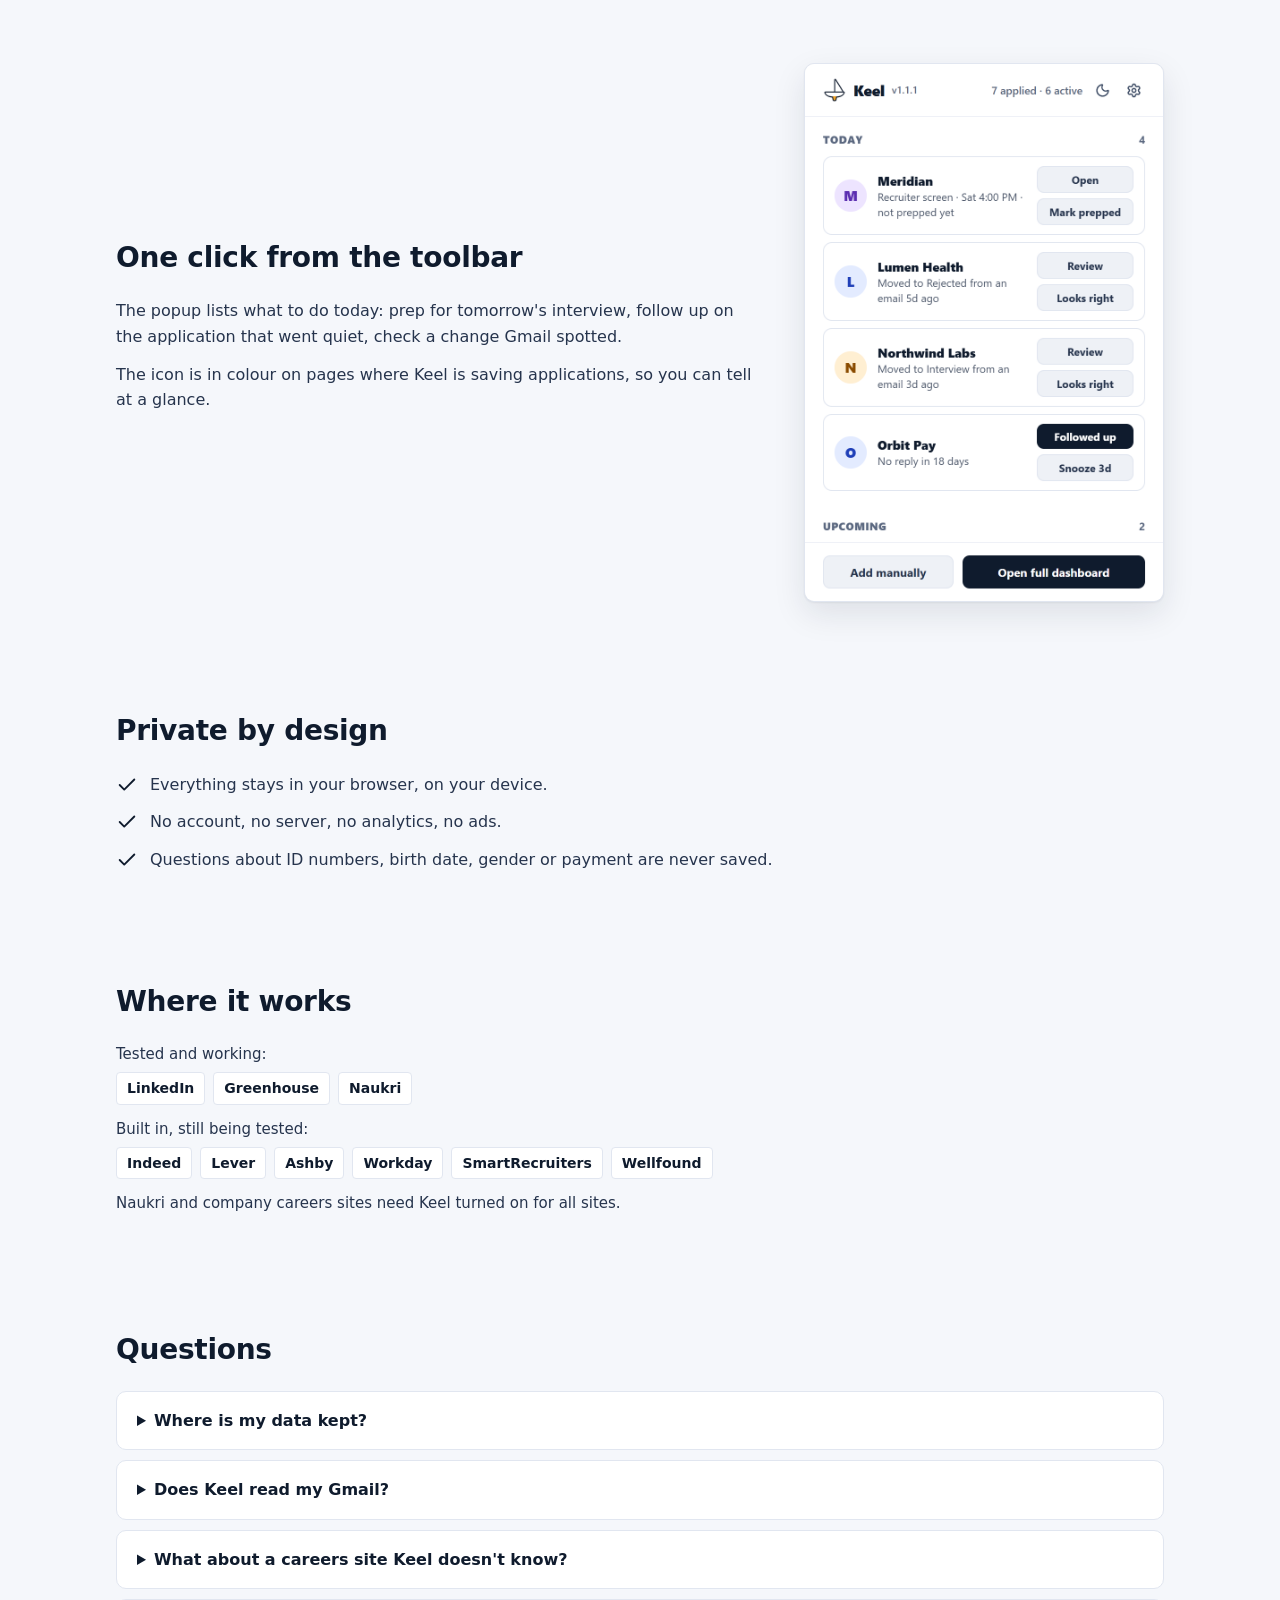
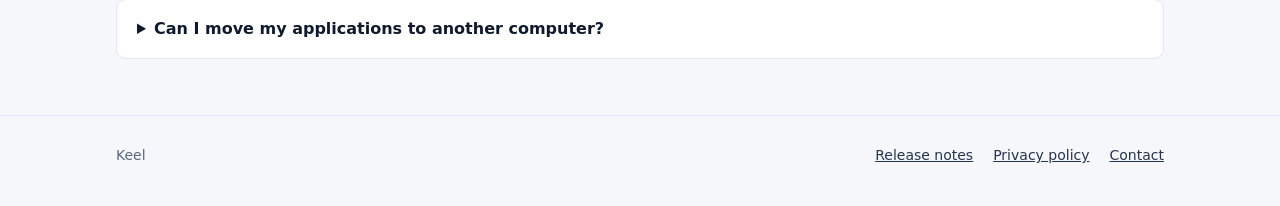
==== commit 0c875f09: "docs(changelog): promote v1.1.1 to Live on marketing site Refresh the homepage board and popup image" ====
--- a/index.html
+++ b/index.html
@@ -31,7 +31,7 @@
     <h1>Keeps track of every job you apply to</h1>
     <p>Apply as you normally do. Keel saves the company, the role, the job description and the résumé you sent, right in your browser.</p>
     <div class="cta" data-store-slot="hero"></div>
-    <!-- whats-new:start --><p class="whats-new"><span class="tag">New in 1.1.0</span> Insights, Naukri, and quieter autofill. <a href="changelog/#v1.1.0">Release notes</a></p><!-- whats-new:end -->
+    <!-- whats-new:start --><p class="whats-new"><span class="tag">New in 1.1.1</span> Ashby applications saved properly, and tidy confirmations on every site. <a href="changelog/#v1.1.1">Release notes</a></p><!-- whats-new:end -->
     <picture>
       <source srcset="assets/board-dark.png" media="(prefers-color-scheme: dark)">
       <img class="shot" src="assets/board-light.png" width="1440" height="760" alt="Keel's dashboard: applications in columns from Wishlist to Offer, with upcoming interviews and follow-ups">
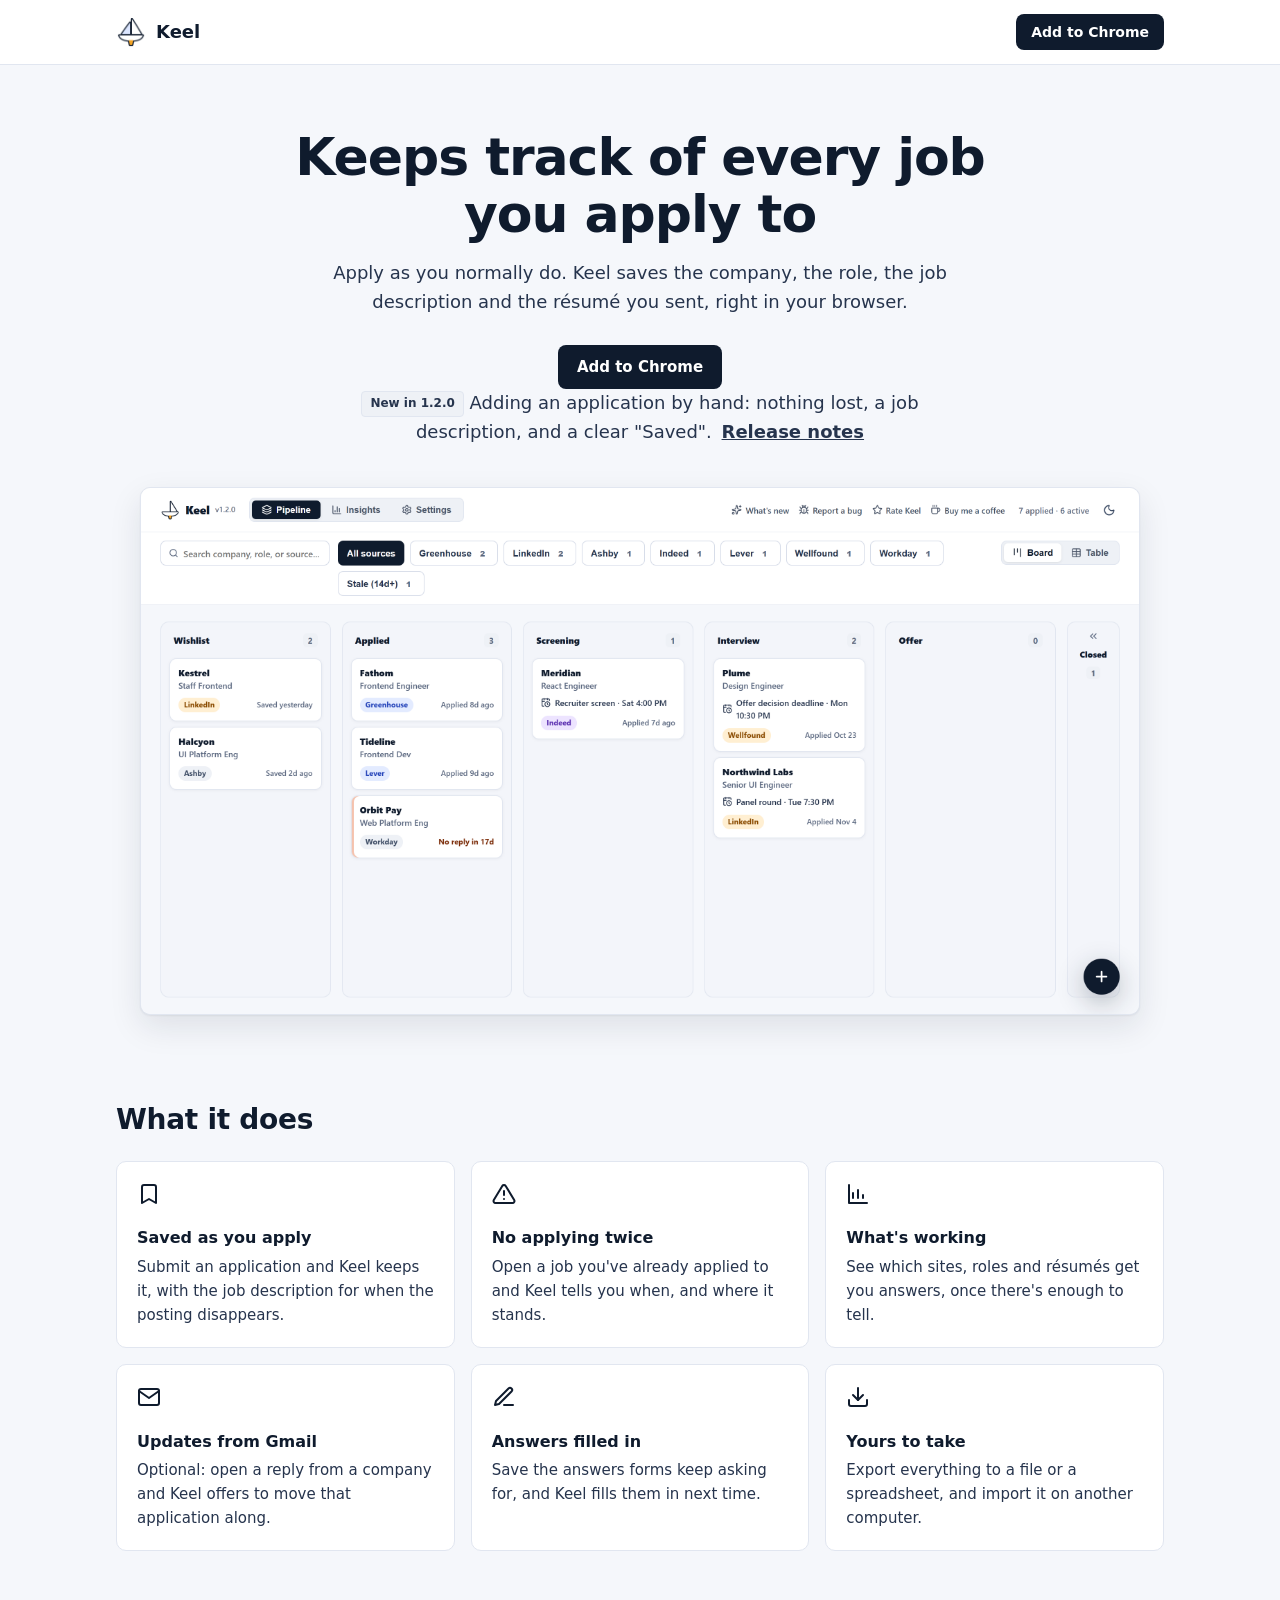
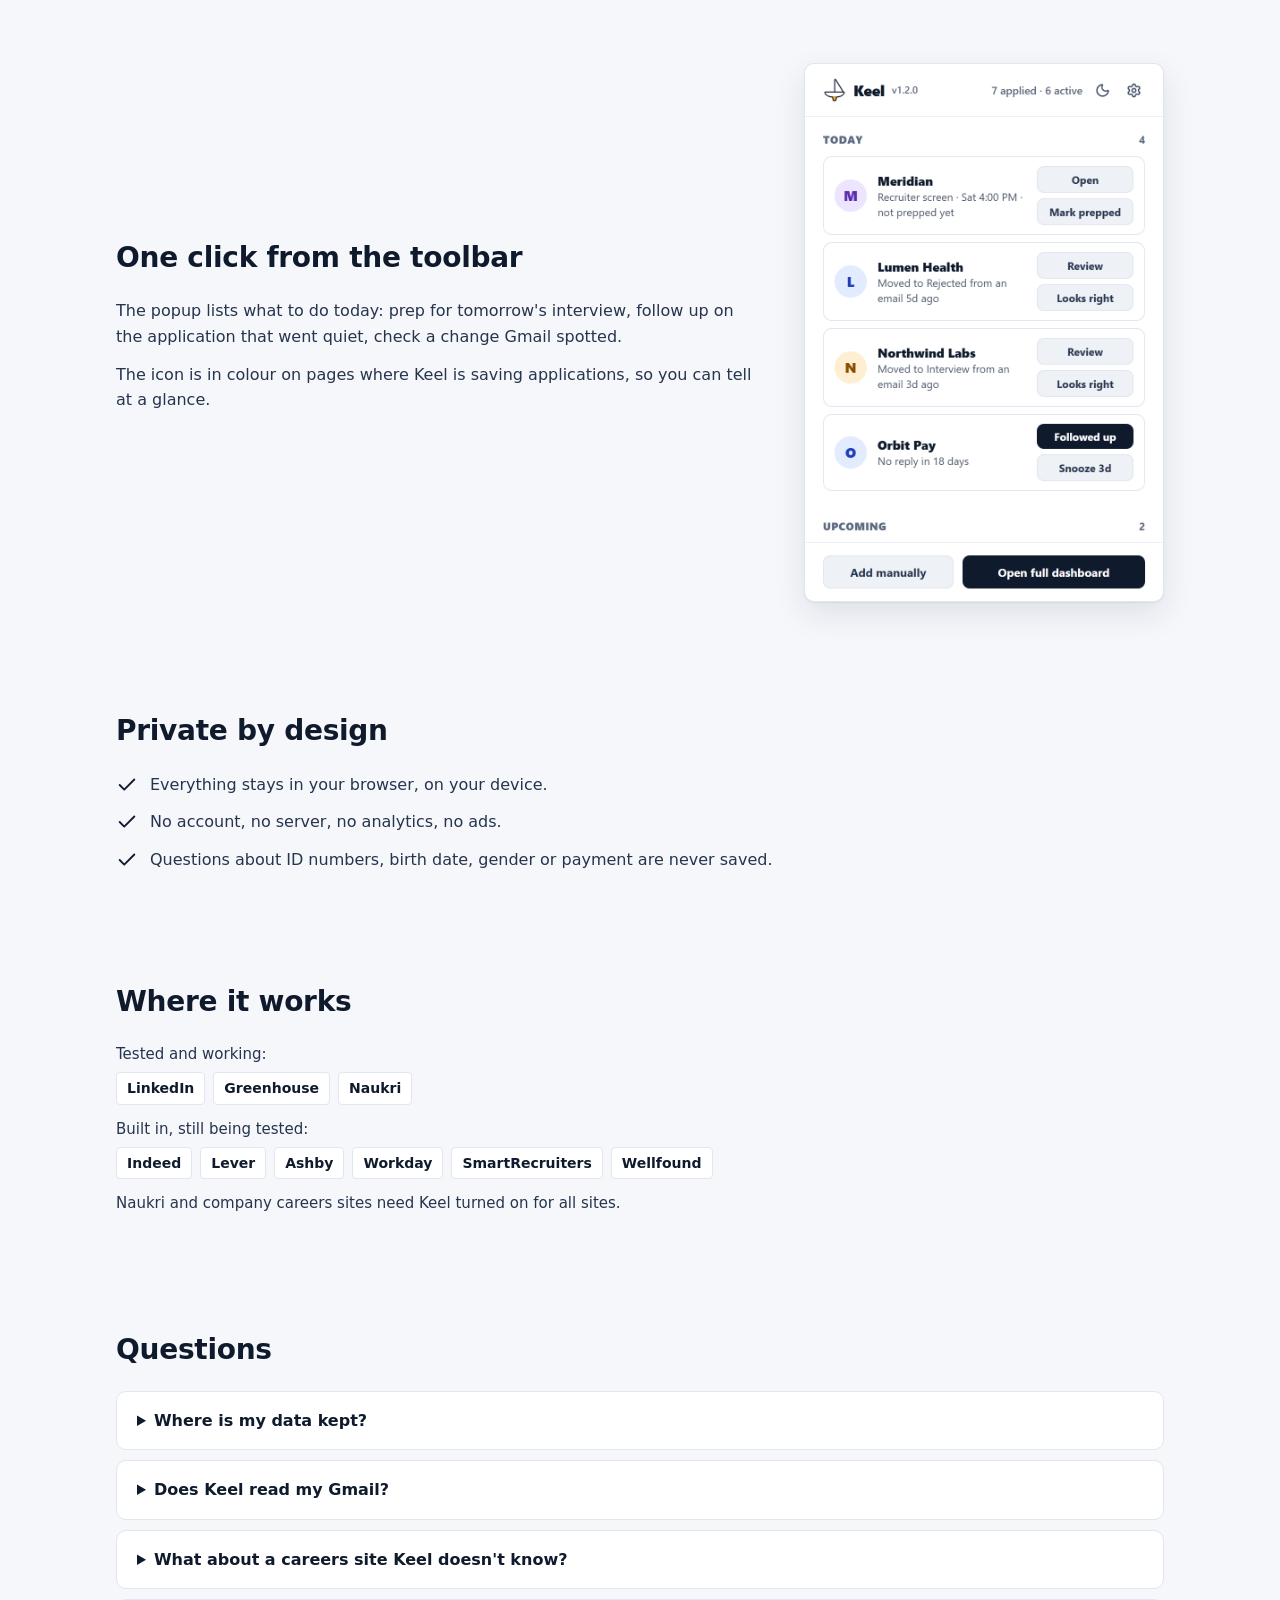
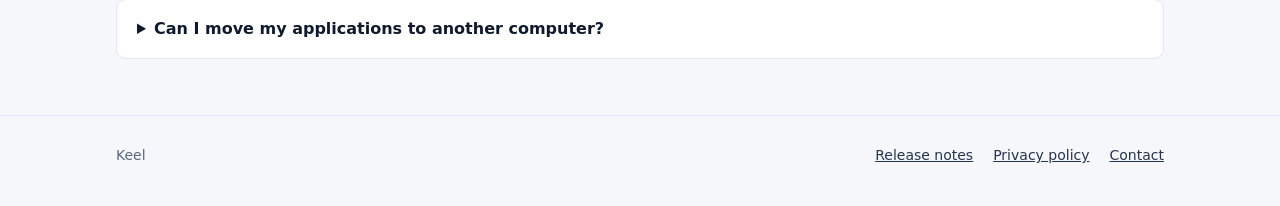
==== commit aff2d577: "docs(changelog): promote v1.2.0 to Live on marketing site Homepage images re-shot from the released " ====
--- a/index.html
+++ b/index.html
@@ -31,7 +31,7 @@
     <h1>Keeps track of every job you apply to</h1>
     <p>Apply as you normally do. Keel saves the company, the role, the job description and the résumé you sent, right in your browser.</p>
     <div class="cta" data-store-slot="hero"></div>
-    <!-- whats-new:start --><p class="whats-new"><span class="tag">New in 1.1.1</span> Ashby applications saved properly, and tidy confirmations on every site. <a href="changelog/#v1.1.1">Release notes</a></p><!-- whats-new:end -->
+    <!-- whats-new:start --><p class="whats-new"><span class="tag">New in 1.2.0</span> Adding an application by hand: nothing lost, a job description, and a clear &quot;Saved&quot;. <a href="changelog/#v1.2.0">Release notes</a></p><!-- whats-new:end -->
     <picture>
       <source srcset="assets/board-dark.png" media="(prefers-color-scheme: dark)">
       <img class="shot" src="assets/board-light.png" width="1440" height="760" alt="Keel's dashboard: applications in columns from Wishlist to Offer, with upcoming interviews and follow-ups">
